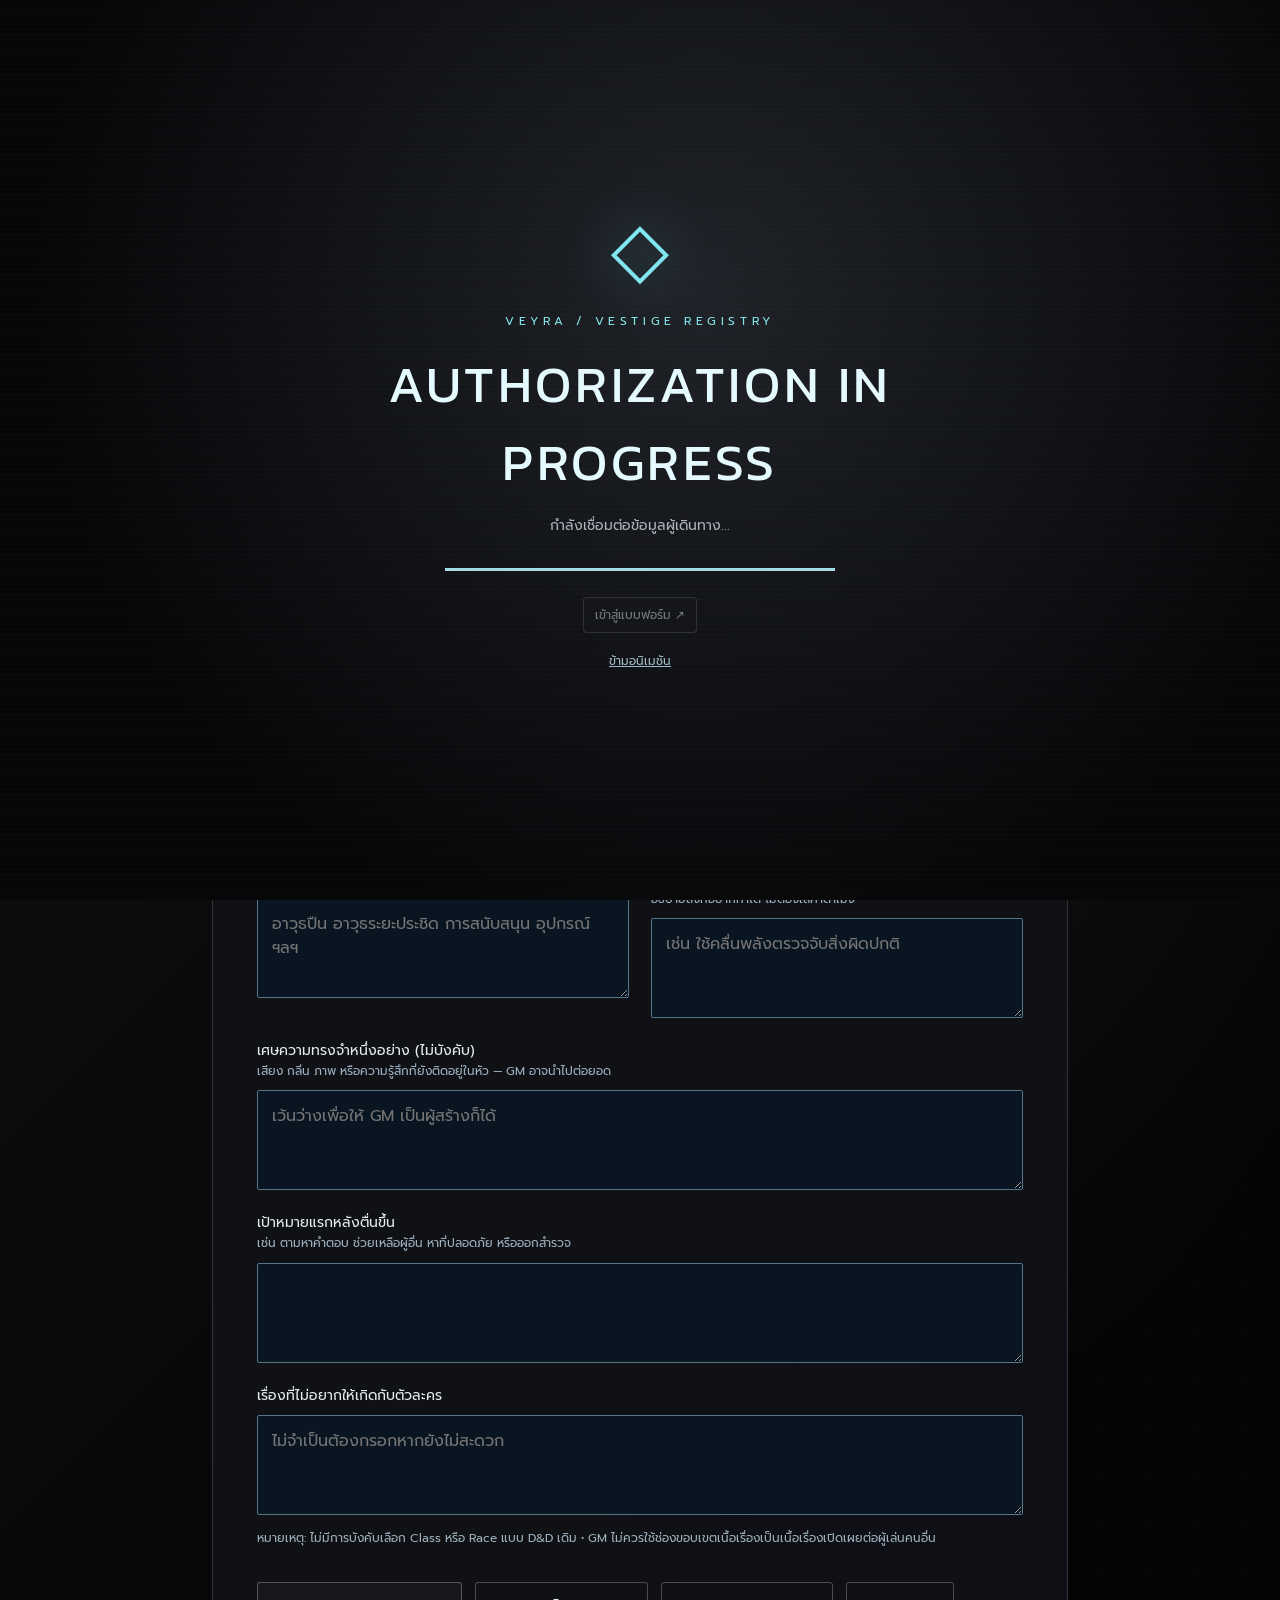
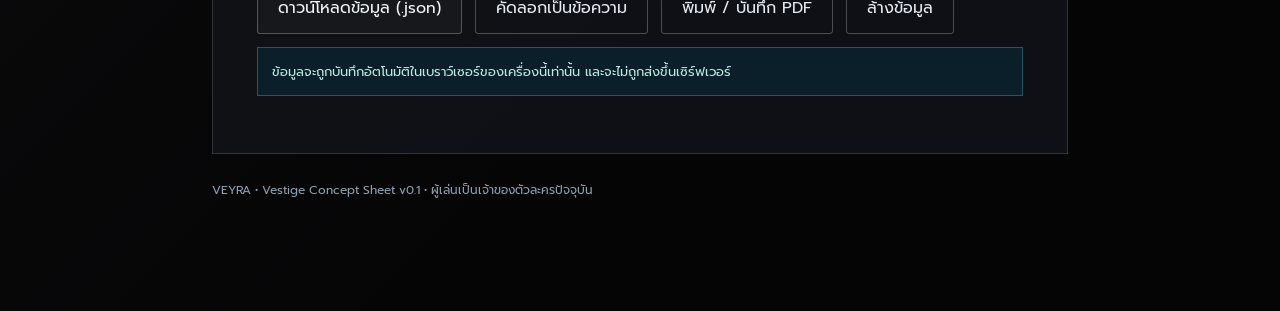
==== character-form.html @ be286017 "Add files via upload" ====
<!DOCTYPE html>
<html lang="th">
 <head>
  <meta charset="utf-8"/>
  <meta content="width=device-width, initial-scale=1" name="viewport"/>
  <meta content="#090e18" name="theme-color"/>
  <title>
   Vestige — Character Concept | VEYRA
  </title>
  <link href="assets/style.css" rel="stylesheet"/>
 </head>
 <body class="form-page">
  <!-- Authorization gateway: decorative loading sequence before the sheet -->
  <div class="auth-gate" id="authGate" role="dialog" aria-label="กำลังตรวจสอบสิทธิ์" aria-modal="true">
   <div class="auth-panel">
    <div class="auth-icon" aria-hidden="true">◇</div>
    <div class="auth-kicker">VEYRA / VESTIGE REGISTRY</div>
    <h1 class="auth-headline" id="authHeadline">AUTHORIZATION IN PROGRESS</h1>
    <p class="auth-message" id="authMessage">กำลังเชื่อมต่อข้อมูลผู้เดินทาง...</p>
    <div class="auth-progress" aria-hidden="true"><span></span></div>
    <button type="button" class="audio-button auth-continue" id="authContinue">เข้าสู่แบบฟอร์ม ↗</button>
    <button type="button" class="auth-skip" id="authSkip">ข้ามอนิเมชัน</button>
   </div>
  </div>
  <div class="form-ambient" aria-hidden="true"><div class="form-aurora"></div><div class="form-gridlines"></div></div>
  <div class="app">
   <header class="top">
    <div>
     <div class="brand">
      V E Y R A
     </div>
     <div class="small">
      Vestige / Concept Sheet
     </div>
    </div>
    <nav class="topnav">
     <div class="audio-controls" aria-label="เพลงประกอบหน้าแบบฟอร์ม">
      <button type="button" class="audio-button" id="audioToggle" aria-pressed="false">♫ เปิดเพลง</button>
      <label class="volume-label" for="audioVolume">เสียง</label>
      <input id="audioVolume" type="range" min="0" max="100" value="40" aria-label="ระดับเสียงเพลง" />
     </div>
     <a href="index.html">
      ← กลับไปบทนำ
     </a>
    </nav>
   </header>
   <main class="formwrap">
    <div class="eyebrow">
     BEFORE THE AWAKENING
    </div>
    <h1 class="formtitle">
     VESTIGE // แนวคิดตัวละคร
    </h1>
    <p class="formlead">
     แบบฟอร์มนี้ไม่ใช่ Character Sheet ฉบับระบบต่อสู้ ใช้สำหรับให้ผู้เล่นกำหนดตัวตน
     <strong>
      ในปัจจุบัน
     </strong>
     ก่อนเริ่มแคมเปญ ผู้เล่นเลือกแนวทางสกิลและพลังได้เอง 
    </p>
    <div class="tag">
     FREEFORM CHARACTER
    </div>
    <div class="tag">
     NO CLASS RESTRICTION
    </div>
    <div class="tag">
     PAST UNKNOWN
    </div>
    <form class="panel" id="sheet">
     <div class="formgrid">
      <div class="field">
       <label for="player">
        ชื่อผู้เล่น
       </label>
       <input id="player" name="player" placeholder="ชื่อที่ใช้ติดต่อ GM"/>
      </div>
      <div class="field">
       <label for="name">
        ชื่อที่ใช้เรียกตัวละครตอนนี้
        <small>
         จะตั้งชื่อใหม่หรือใช้รหัสเรียกแทนก็ได้
        </small>
       </label>
       <input id="name" name="name" placeholder="เช่น Ash, V-07, ไม่มีชื่อ"/>
      </div>
      <div class="field">
       <label for="pronoun">
        สรรพนาม / วิธีเรียก
       </label>
       <input id="pronoun" name="pronoun" placeholder="ตามที่ต้องการ"/>
      </div>
      <div class="field">
       <label for="look">
        รูปลักษณ์โดยย่อ
       </label>
       <input id="look" name="look" placeholder="ภาพรวม รูปแบบการแต่งกาย จุดสังเกต"/>
      </div>
      <div class="field full">
       <label for="personality">
        นิสัยและท่าทีต่อโลกใบนี้
        <small>
         คุณเป็นคนแบบไหนเมื่อต้องเผชิญสถานที่ที่ไม่รู้จัก?
        </small>
       </label>
       <textarea id="personality" name="personality"></textarea>
      </div>
      <div class="field">
       <label for="combat">
        อาวุธ / รูปแบบการต่อสู้ที่อยากเล่น
       </label>
       <textarea id="combat" name="combat" placeholder="อาวุธปืน อาวุธระยะประชิด การสนับสนุน อุปกรณ์ ฯลฯ"></textarea>
      </div>
      <div class="field">
       <label for="abilities">
        แนวคิดสกิลหรือพลังเริ่มต้น
        <small>
         อธิบายสิ่งที่อยากทำได้ ไม่ต้องใส่ค่าดาเมจ
        </small>
       </label>
       <textarea id="abilities" name="abilities" placeholder="เช่น ใช้คลื่นพลังตรวจจับสิ่งผิดปกติ"></textarea>
      </div>
      <div class="field full">
       <label for="fragment">
        เศษความทรงจำหนึ่งอย่าง (ไม่บังคับ)
        <small>
         เสียง กลิ่น ภาพ หรือความรู้สึกที่ยังติดอยู่ในหัว — GM อาจนำไปต่อยอด
        </small>
       </label>
       <textarea id="fragment" name="fragment" placeholder="เว้นว่างเพื่อให้ GM เป็นผู้สร้างก็ได้"></textarea>
      </div>
      <div class="field full">
       <label for="goal">
        เป้าหมายแรกหลังตื่นขึ้น
        <small>
         เช่น ตามหาคำตอบ ช่วยเหลือผู้อื่น หาที่ปลอดภัย หรือออกสำรวจ
        </small>
       </label>
       <textarea id="goal" name="goal"></textarea>
      </div>
      <div class="field full">
       <label for="boundaries">
        เรื่องที่ไม่อยากให้เกิดกับตัวละคร 
        <small>
         
        </small>
       </label>
       <textarea id="boundaries" name="boundaries" placeholder="ไม่จำเป็นต้องกรอกหากยังไม่สะดวก"></textarea>
      </div>
     </div>
     <p class="hint">
      หมายเหตุ: ไม่มีการบังคับเลือก Class หรือ Race แบบ D&amp;D เดิม • GM ไม่ควรใช้ช่องขอบเขตเนื้อเรื่องเป็นเนื้อเรื่องเปิดเผยต่อผู้เล่นคนอื่น
     </p>
     <div class="actions">
      <button class="btn" id="save" type="button">
       ดาวน์โหลดข้อมูล (.json)
      </button>
      <button class="btn secondary" id="copy" type="button">
       คัดลอกเป็นข้อความ
      </button>
      <button class="btn secondary" id="print" type="button">
       พิมพ์ / บันทึก PDF
      </button>
      <button class="btn secondary" type="reset">
       ล้างข้อมูล
      </button>
     </div>
     <p class="notice" id="status" role="status">
      ข้อมูลจะถูกบันทึกอัตโนมัติในเบราว์เซอร์ของเครื่องนี้เท่านั้น และจะไม่ถูกส่งขึ้นเซิร์ฟเวอร์
     </p>
    </form>
    <p class="footer">
     VEYRA • Vestige Concept Sheet v0.1 • ผู้เล่นเป็นเจ้าของตัวละครปัจจุบัน 
    </p>
   </main>
  </div>
  <!-- เพลงเฉพาะ Character Form เปลี่ยนได้ที่ assets/audio/form.mp3 -->
  <audio id="backgroundAudio" autoplay loop preload="auto" src="assets/audio/form.mp3"></audio>
  <script src="assets/audio.js"></script>
  <script src="assets/authorization.js"></script>
  <script src="assets/form.js">
  </script>
 </body>
</html>
---- assets/style.css ----
@import url('https://fonts.googleapis.com/css2?family=Kanit:wght@300;400;500;600&family=Prompt:wght@300;400;500;600&display=swap');
:root{
  --ink:#eef3f8;
  --muted:#a4b5c7;
  --line:#58718955;
  --cyan:#7ee7e8;
  --gold:#f5c99a;
  --bg:#090e18
}
*{
  box-sizing:border-box
}
html{
  scroll-behavior:smooth
}
body{
  margin:0;
  color:var(--ink);
  background:var(--bg);
  font-family:Prompt,'Noto Sans Thai',system-ui,sans-serif
}
button,input,textarea,select{
  font:inherit
}
button,a{
  transition:.2s ease
}
a{
  color:var(--cyan);
  text-decoration:none
}
button{
  cursor:pointer
}
.app{
  position:relative;
  min-height:100dvh;
  overflow:hidden;
  background:radial-gradient(ellipse at 60% 8%,#23425e55,transparent 45%),linear-gradient(155deg,#0c1522,#050911 85%)
}
.app:before{
  content:"";
  pointer-events:none;
  position:absolute;
  inset:0;
  opacity:.2;
  background:repeating-linear-gradient(0deg,transparent 0 47px,#b1edff13 48px),repeating-linear-gradient(90deg,transparent 0 47px,#b1edff09 48px)
}
.top{
  position:relative;
  z-index:2;
  display:flex;
  align-items:center;
  justify-content:space-between;
  padding:22px clamp(22px,6vw,100px);
  border-bottom:1px solid var(--line)
}
.brand{
  letter-spacing:.32em;
  font-weight:600;
  font-size:15px
}
.small{
  font-size:11px;
  letter-spacing:.22em;
  color:var(--muted);
  text-transform:uppercase
}
.topnav{
  display:flex;
  align-items:center;
  gap:22px
}
.topnav a{
  font-size:13px;
  color:#d5e4ee
}
.topnav a:hover{
  color:var(--cyan)
}
.stage{
  min-height:calc(100dvh - 76px);
  position:relative;
  display:flex;
  align-items:center;
  padding:55px clamp(22px,8vw,140px) 100px
}
.content{
  position:relative;
  z-index:1;
  max-width:790px;
  animation:appear .6s ease both
}
.eyebrow{
  letter-spacing:.26em;
  text-transform:uppercase;
  color:var(--cyan);
  font-size:12px
}
.hero{
  font-family:Kanit,Prompt,sans-serif;
  font-size:clamp(52px,9.5vw,140px);
  font-weight:300;
  line-height:.92;
  letter-spacing:.07em;
  margin:25px 0
}
.heading{
  font-family:Kanit,Prompt,sans-serif;
  font-size:clamp(34px,5vw,68px);
  font-weight:400;
  line-height:1.16;
  margin:15px 0 25px
}
.subhead{
  font-size:clamp(19px,2.6vw,30px);
  font-weight:300;
  color:#d2dfe9;
  line-height:1.6
}
.prose{
  color:#b7c7d8;
  line-height:2.05;
  font-size:clamp(15px,1.5vw,18px);
  max-width:680px
}
.prose strong{
  color:#fff;
  font-weight:500
}
.actions{
  display:flex;
  gap:13px;
  flex-wrap:wrap;
  margin-top:32px
}
.btn{
  border:1px solid #83d5d76e;
  padding:13px 20px;
  background:#73dce91a;
  color:#e4ffff;
  border-radius:3px;
  min-height:50px;
  text-align:left
}
.btn:hover,.btn:focus-visible{
  background:#7ee7e833;
  transform:translateY(-2px);
  outline:1px solid var(--cyan)
}
.btn.secondary{
  background:#fff0;
  border-color:#ffffff40;
  color:#e5eaf2
}
.btn.gold{
  border-color:#f5c99a88;
  background:#f5c99a1a;
  color:#ffe1bf
}
.choices{
  display:grid;
  grid-template-columns:repeat(3,minmax(0,1fr));
  gap:14px;
  margin:34px 0
}
.choice{
  padding:23px 20px;
  border:1px solid #d5efff33;
  background:linear-gradient(145deg,#20364d9c,#101b2a88);
  min-height:205px;
  display:flex;
  flex-direction:column;
  align-items:flex-start;
  color:var(--ink);
  text-align:left
}
.choice:hover,.choice:focus-visible{
  border-color:var(--cyan);
  background:#253e55;
  transform:translateY(-4px)
}
.choice .num{
  font-size:12px;
  color:var(--cyan);
  letter-spacing:.2em
}
.choice b{
  font-size:21px;
  font-weight:500;
  margin:20px 0 9px
}
.choice span:last-child{
  font-size:13px;
  line-height:1.8;
  color:#b6c9db
}
.visual{
  position:absolute;
  inset:0;
  pointer-events:none;
  overflow:hidden
}
.orb{
  position:absolute;
  right:-8%;
  top:8%;
  width:min(63vw,820px);
  height:min(63vw,820px);
  border-radius:50%;
  border:1px solid #a5ebf537;
  box-shadow:0 0 0 38px #8ddce805,0 0 0 95px #8ddce807,inset 0 0 90px #74cddd12;
  background:radial-gradient(circle at 45% 52%,#63c9de2a,transparent 42%);
  animation:drift 9s ease-in-out infinite
}
.orb:before,.orb:after{
  content:"";
  position:absolute;
  inset:10%;
  border:1px dashed #d8f6ff2b;
  border-radius:50%;
  transform:rotate(-30deg)
}
.orb:after{
  inset:30%;
  border-style:solid;
  box-shadow:0 0 35px #70e4f331
}
.ruins{
  position:absolute;
  right:-2%;
  bottom:-3%;
  width:min(68vw,900px);
  height:62%;
  background:linear-gradient(0deg,#060a12 9%,transparent 90%);
  clip-path:polygon(0 95%,4% 67%,10% 70%,13% 31%,18% 33%,20% 75%,27% 73%,30% 48%,34% 49%,35% 17%,40% 18%,42% 65%,48% 62%,49% 35%,55% 39%,57% 80%,63% 77%,66% 44%,72% 46%,75% 68%,80% 66%,84% 18%,89% 16%,91% 70%,96% 60%,100% 80%,100% 100%)
}
.fog{
  position:absolute;
  bottom:0;
  right:0;
  width:100%;
  height:30%;
  background:linear-gradient(0deg,#060910d9,transparent)
}
.progress{
  position:absolute;
  z-index:2;
  bottom:28px;
  left:clamp(22px,8vw,140px);
  color:#a8b9ca;
  font-size:12px;
  letter-spacing:.15em
}
.indicator{
  display:inline-block;
  width:70px;
  height:1px;
  background:#8bd6db;
  vertical-align:middle;
  margin-right:12px
}
.flash{
  color:var(--gold)
}
.end .visual{
  filter:grayscale(.7)
}
.end .orb{
  opacity:.3
}
.end .heading{
  color:#f0d7c6
}
.disclaimer{
  border-left:2px solid #91e2de66;
  padding-left:17px;
  color:#aabfcd;
  font-size:13px;
  line-height:1.8;
  margin-top:25px
}
.footer{
  font-size:12px;
  color:#8ca0af;
  margin-top:25px
}
.formwrap{
  width:min(900px,100%);
  margin:0 auto;
  padding:60px 22px 100px
}
.formtitle{
  font-family:Kanit,sans-serif;
  font-size:clamp(35px,6vw,65px);
  font-weight:400;
  margin:5px 0
}
.formlead{
  line-height:1.9;
  color:var(--muted);
  max-width:750px
}
.panel{
  border:1px solid #5f8f9d55;
  background:#17273785;
  padding:clamp(22px,4vw,44px);
  margin:27px 0
}
.formgrid{
  display:grid;
  grid-template-columns:repeat(2,minmax(0,1fr));
  gap:22px
}
.field{
  display:flex;
  flex-direction:column;
  gap:9px
}
.field.full{
  grid-column:1/-1
}
label{
  font-size:14px;
  color:#e2edf2
}
label small{
  display:block;
  color:#9db1c2;
  line-height:1.7;
  font-size:12px
}
.field input,.field textarea,.field select{
  width:100%;
  padding:13px 14px;
  color:#f5fbff;
  background:#091521;
  border:1px solid #54768a;
  border-radius:2px;
  outline:none
}
.field input:focus,.field textarea:focus,.field select:focus{
  border-color:var(--cyan)
}
textarea{
  resize:vertical;
  min-height:100px
}
.hint{
  font-size:12px;
  color:#9db0be;
  line-height:1.9
}
.notice{
  padding:12px 14px;
  background:#0a1f2a;
  border:1px solid #468c9280;
  color:#bbebdf;
  font-size:13px;
  line-height:1.8
}
.tag{
  display:inline-block;
  border:1px solid #7ee7e844;
  font-size:11px;
  padding:4px 8px;
  letter-spacing:.08em;
  color:var(--cyan);
  margin:0 8px 10px 0
}
@keyframes appear{
  from{
    opacity:0;
    transform:translateY(16px)
  }
  to{
    opacity:1;
    transform:translateY(0)
  }
}
@keyframes drift{
  50%{
    transform:translateY(-24px) rotate(8deg)
  }
}
@media(max-width:700px){
  .top{
    padding:20px
  }
  .topnav{
    gap:12px
  }
  .topnav a{
    font-size:11px
  }
  .stage{
    padding:52px 23px 95px;
    align-items:flex-start
  }
  .content{
    width:100%
  }
  .orb{
    width:90vw;
    height:90vw;
    right:-40vw;
    top:15%
  }
  .ruins{
    width:100%;
    height:45%
  }
  .choices{
    grid-template-columns:1fr
  }
  .choice{
    min-height:110px;
    padding:15px 18px
  }
  .choice b{
    margin:8px 0 3px
  }
  .formgrid{
    grid-template-columns:1fr
  }
  .field.full{
    grid-column:auto
  }
  .hero{
    font-size:clamp(55px,17vw,100px)
  }
}
@media(prefers-reduced-motion:reduce){
  *,*:before,*:after{
    animation:none!important;
    transition:none!important
  }
}

/* ================================================
   CINEMATIC BACKGROUNDS — แก้ฉากได้ที่ assets/backgrounds/
   เพิ่มฉากใหม่โดยสร้าง SVG/PNG/JPG แล้วแก้ URL ด้านล่าง
   ================================================ */
.app { isolation: isolate; }
.scene-background {
  position: absolute;
  inset: 0;
  z-index: 0;
  background-image: linear-gradient(90deg, rgba(4,10,19,.94) 0%, rgba(5,12,21,.83) 42%, rgba(5,12,21,.20) 100%), url('backgrounds/intro.svg');
  background-size: cover;
  background-position: center;
  pointer-events: none;
  transition: opacity .6s ease;
}
.app[data-scene="world"] .scene-background { background-image: linear-gradient(90deg, #070e1cf5 0%, #070e1cba 47%, #070e1c32 100%), url('backgrounds/world.svg'); }
.app[data-scene="paths"] .scene-background { background-image: linear-gradient(90deg, #07101beb 0%, #07101bb7 55%, #07101b50 100%), url('backgrounds/paths.svg'); }
.app[data-scene="city"] .scene-background { background-image: linear-gradient(90deg, #061422f5 0%, #061422aa 48%, #06142220 100%), url('backgrounds/city.svg'); }
.app[data-scene="trace"] .scene-background { background-image: linear-gradient(90deg, #06111def 0%, #06111db3 46%, #06111d25 100%), url('backgrounds/trace.svg'); }
.app[data-scene="signal"] .scene-background { background-image: linear-gradient(90deg, #080d1bf2 0%, #080d1bb9 45%, #080d1b22 100%), url('backgrounds/signal.svg'); }
.app[data-scene="convergence"] .scene-background { background-image: linear-gradient(90deg, #0c0f1af5 0%, #0c0f1ab9 48%, #0c0f1a30 100%), url('backgrounds/convergence.svg'); }
.app[data-scene="ending"] .scene-background { background-image: linear-gradient(90deg, #100e19ef 0%, #100e19b7 48%, #100e193b 100%), url('backgrounds/ending.svg'); }
.scene-background::after { content:''; position:absolute; inset:0; background:linear-gradient(0deg,rgba(3,7,14,.8),transparent 35%); }
.visual { opacity: .52; }
.top { z-index: 5; background:rgba(3,9,18,.53); backdrop-filter: blur(12px); gap:18px; }
.topnav { flex-wrap:wrap; justify-content:flex-end; }
.audio-controls { display:flex; align-items:center; gap:9px; flex-wrap:wrap; }
.audio-button, .audio-file-button { font-size:12px; color:#dcf5f8; background:#102737c9; border:1px solid #7ee7e877; padding:8px 11px; cursor:pointer; border-radius:4px; white-space:nowrap; }
.audio-button:hover, .audio-file-button:hover { border-color:#7ee7e8; background:#1a4250; }
.volume-label { font-size:11px; color:var(--muted); }
#audioVolume { width:75px; accent-color:#7ee7e8; cursor:pointer; }
.prose { text-shadow: 0 2px 14px #020811; }
.choice { backdrop-filter:blur(14px); }
@media (max-width:760px) {
 .top { align-items:flex-start; flex-direction:column; }
 .topnav { justify-content:flex-start; gap:12px; }
 .stage { min-height:calc(100dvh - 140px); }
 .scene-background { background-position: 65% center; }
 .audio-controls { width:100%; }
}

/* Prelude v0.4 — หลายทางเลือก */
.content{max-width:930px;width:100%;}
.choices{grid-template-columns:repeat(auto-fit,minmax(210px,1fr));}
.choice{min-height:160px;padding:20px;background:linear-gradient(145deg,#1b3648dc,#0b1929d9);}
.choice b{font-size:18px;margin:14px 0 7px;}
.exploration-trail{position:absolute;z-index:2;bottom:55px;left:clamp(22px,8vw,140px);font-size:11px;color:#bbcad6;letter-spacing:.03em;max-width:80%;}
@media(max-width:700px){.choices{grid-template-columns:1fr}.choice{min-height:104px}.exploration-trail{bottom:64px;font-size:10px}.stage{padding-bottom:130px}}


/* ================================================================
   VEYRA v0.6 — ANIMATED ENVIRONMENTS
   ฉากหลัก: app[data-scene] อัปเดตจาก story.js
   ปรับความเร็วได้ที่ animation-duration; เปลี่ยนรูปที่กฎ scene-background ด้านบน
   ================================================================ */
.scene-background {
  transform: scale(1.08);
  animation: world-breathe 22s ease-in-out infinite alternate;
  will-change: transform;
}
.scene-atmosphere {
  position:absolute;inset:0;overflow:hidden;pointer-events:none;z-index:0;
}
.scene-atmosphere > div {position:absolute;inset:0;pointer-events:none;}
.cinematic-haze {
  background: radial-gradient(ellipse at 70% 68%,rgba(130,210,233,.14),transparent 55%),
    linear-gradient(120deg,transparent 20%,rgba(147,216,255,.06) 53%,transparent 80%);
  filter: blur(27px);
  animation: haze-float 16s ease-in-out infinite alternate;
}
.floating-motes {
  background-image:
    radial-gradient(circle,#c9f5ffb8 1px,transparent 2px),
    radial-gradient(circle,#81e3e9a0 1px,transparent 2px),
    radial-gradient(circle,#fff5e49a 1px,transparent 2px);
  background-size: 127px 149px,189px 197px,231px 163px;
  background-position:10% 20%,47% 10%,71% 30%;
  opacity:.33;
  animation:motes-rise 28s linear infinite;
}
.light-sweep {
  inset:-50% !important;
  background:conic-gradient(from 210deg at 65% 55%,transparent 0deg,rgba(98,213,237,.13) 18deg,transparent 55deg,transparent 360deg);
  animation:light-rotate 42s linear infinite;
  opacity:.6;
}
.scene-scanlines {
  opacity:.12;
  background:repeating-linear-gradient(to bottom,transparent 0px,transparent 4px,#d5fbff25 5px,transparent 6px);
}
.app[data-scene="city"] .cinematic-haze {
  background:radial-gradient(ellipse at 72% 59%,#e9b56a30,transparent 53%),linear-gradient(80deg,transparent,#7deefa0c,transparent);
  animation-duration:9s;
}
.app[data-scene="city"] .floating-motes {opacity:.48;animation-duration:20s;}
.app[data-scene="trace"] .scene-background {animation:trace-shift 17s ease-in-out infinite alternate;}
.app[data-scene="trace"] .cinematic-haze {
  background:radial-gradient(ellipse at 65% 51%,#64e8e83b,transparent 55%);
  animation:haze-float 8s ease-in-out infinite alternate;
}
.app[data-scene="trace"] .light-sweep {animation-duration:12s;opacity:.85;}
.app[data-scene="signal"] .scene-scanlines {opacity:.32;animation:signal-flicker 3.4s steps(2,end) infinite;}
.app[data-scene="signal"] .light-sweep {animation:signal-pulse 6s ease-in-out infinite;}
.app[data-scene="ending"] .scene-background {animation:ending-collapse 18s ease-in-out infinite alternate;}
.app[data-scene="ending"] .cinematic-haze {background:radial-gradient(ellipse at 70% 70%,#e9806540,transparent 60%);}
.app[data-scene="ending"] .floating-motes {opacity:.15;animation-duration:48s;}
.app[data-scene="ending"] .scene-scanlines {opacity:.25;}
.scene-transition {
  position:absolute;inset:0;z-index:3;pointer-events:none;
  background:linear-gradient(120deg,transparent 5%,#b6fdff1c 46%,#d9ffff36 52%,transparent 87%);
  opacity:0;
}
.scene-transition.active {animation:transition-wipe .75s ease-out both;}
.content.content-enter {animation:scene-text-enter .65s cubic-bezier(.16,.8,.3,1) both;}
@keyframes world-breathe {0%{transform:scale(1.075) translate3d(-.6%,0,0)}100%{transform:scale(1.16) translate3d(1.8%,-1%,0)}}
@keyframes trace-shift {0%{transform:scale(1.08) translate(0,0);filter:hue-rotate(0deg)}100%{transform:scale(1.15) translate(-1.6%,-1.3%);filter:hue-rotate(13deg)}}
@keyframes ending-collapse {0%{transform:scale(1.09) translateY(0);filter:brightness(.94)}100%{transform:scale(1.18) translateY(1.7%);filter:brightness(.67)}}
@keyframes haze-float {to{transform:translate3d(-7%,4%,0) scale(1.14);opacity:.6}}
@keyframes motes-rise {to{background-position:10% -420px,47% -540px,71% -350px}}
@keyframes light-rotate {to{transform:rotate(360deg)}}
@keyframes signal-flicker {0%,75%,100%{opacity:.27}78%,80%{opacity:.04}82%{opacity:.42}}
@keyframes signal-pulse {0%,100%{opacity:.15}50%{opacity:.95}}
@keyframes transition-wipe {0%{opacity:0;transform:translateX(-16%)}30%{opacity:.65}100%{opacity:0;transform:translateX(20%)}}
@keyframes scene-text-enter {from{opacity:0;transform:translateY(18px);filter:blur(3px)}to{opacity:1;transform:none;filter:blur(0)}}

/* ================================================================
   CHARACTER FORM / AUTHORIZATION GATE
   เป็นฉากเปิดทางเข้าแบบฟอร์ม ไม่ใช่ระบบตรวจสอบตัวตนจริง
   ================================================================ */
.form-page .app {background:radial-gradient(ellipse at 75% 20%,#244c6455,transparent 55%),#070e18;}
.form-ambient {position:fixed;inset:0;z-index:0;overflow:hidden;pointer-events:none;}
.form-aurora {position:absolute;inset:-30%;background:radial-gradient(ellipse at 60% 45%,#2f9fa124,transparent 50%);animation:haze-float 15s ease-in-out infinite alternate;}
.form-gridlines {position:absolute;inset:0;background:linear-gradient(0deg,#6fe7f405 1px,transparent 1px),linear-gradient(90deg,#6fe7f405 1px,transparent 1px);background-size:52px 52px;mask-image:linear-gradient(transparent,#000);}
.form-page .formwrap {position:relative;z-index:1;}
.auth-gate {position:fixed;inset:0;z-index:100;display:grid;place-items:center;padding:20px;
  background:radial-gradient(circle at 55% 37%,#16405a,#040a13 72%);color:#e5faff;
  transition:opacity .6s ease, visibility .6s ease;}
.auth-gate[hidden] {display:none;}
.auth-gate.auth-dismissed {opacity:0;visibility:hidden;pointer-events:none;}
.auth-gate::after {content:'';position:absolute;inset:0;pointer-events:none;background:repeating-linear-gradient(0deg,#8aebfc08 0px,#8aebfc08 1px,transparent 2px,transparent 5px);}
.auth-panel {width:min(640px,100%);text-align:center;position:relative;z-index:1;}
.auth-icon {font-size:76px;color:#80e7f1;line-height:1;filter:drop-shadow(0 0 28px #6addfbaa);animation:auth-pulse 2.4s ease-in-out infinite;}
.auth-kicker {font-size:12px;letter-spacing:.38em;color:#83e5e8;margin:24px 0 15px;}
.auth-headline {font-size:clamp(27px,5vw,52px);font-family:Kanit,Prompt,sans-serif;letter-spacing:.07em;font-weight:400;margin:0 0 12px;}
.auth-message {font-size:14px;color:#a7c8d4;min-height:27px;}
.auth-progress {width:min(390px,80%);height:3px;background:#54838d52;margin:26px auto;overflow:hidden;}
.auth-progress span {display:block;height:100%;width:0;background:#8cecf1;box-shadow:0 0 18px #8cecf1;animation:auth-loading 2.3s linear forwards;}
.auth-continue {margin:10px auto 0;display:block;opacity:.45;transition:opacity .3s;}
.auth-complete .auth-continue {opacity:1;box-shadow:0 0 28px #6ee4f522;}
.auth-complete .auth-icon {color:#a6ffd3;}
.auth-skip {border:0;background:transparent;color:#9fbac7;text-decoration:underline;cursor:pointer;display:block;margin:18px auto;font-size:12px;}
@keyframes auth-pulse {50%{opacity:.48;transform:scale(.93)}}
@keyframes auth-loading {to{width:100%}}
@media (prefers-reduced-motion:reduce) {
  .scene-background,.scene-atmosphere *, .scene-transition,.content.content-enter,
  .auth-icon,.auth-progress span,.form-aurora {animation:none!important;transform:none!important;filter:none!important;}
  .auth-progress span {width:100%;}
}


/* ================================================================
   VEYRA v0.7 — OBSIDIAN BLACK THEME
   โทนสีดำ / เทาถ่าน แสงฟ้าเฉพาะส่วนที่เน้น
   แก้สีหลักได้จากตัวแปรด้านล่าง
   ================================================================ */
:root {
  --ink: #f3f4f6;
  --muted: #a2a8b2;
  --line: #b6c0cd27;
  --cyan: #9fe1e6;
  --gold: #d3b89e;
  --bg: #050506;
}
html, body { background: #050506; }
.app, .form-page .app {
  background: radial-gradient(ellipse at 67% 22%, #22252b65, transparent 48%),
              linear-gradient(135deg, #111113, #050506 72%);
}
.app::before {
  opacity: .12;
  background: repeating-linear-gradient(0deg, transparent 0 47px, #d5e1ef10 48px),
              repeating-linear-gradient(90deg, transparent 0 47px, #d5e1ef0a 48px);
}
/* ทุกฉากยังมีภาพ แต่หรี่แสงและลดความสดให้ได้บรรยากาศเข้ม */
.scene-background { filter: grayscale(.55) brightness(.66) contrast(1.17); }
.app[data-scene="world"] .scene-background { background-image: linear-gradient(90deg,#050506fa 0%,#050506d4 45%,#05050670 100%),url('backgrounds/world.svg'); }
.app[data-scene="paths"] .scene-background { background-image: linear-gradient(90deg,#050506f8 0%,#050506ce 50%,#0505066b 100%),url('backgrounds/paths.svg'); }
.app[data-scene="city"] .scene-background { background-image: linear-gradient(90deg,#050506f8 0%,#050506c6 45%,#05050660 100%),url('backgrounds/city.svg'); }
.app[data-scene="trace"] .scene-background { background-image: linear-gradient(90deg,#050506f8 0%,#050506cf 45%,#0505066b 100%),url('backgrounds/trace.svg'); }
.app[data-scene="signal"] .scene-background { background-image: linear-gradient(90deg,#050506f8 0%,#050506c9 45%,#05050665 100%),url('backgrounds/signal.svg'); }
.app[data-scene="convergence"] .scene-background { background-image: linear-gradient(90deg,#050506fa 0%,#050506d6 47%,#05050677 100%),url('backgrounds/convergence.svg'); }
.app[data-scene="ending"] .scene-background { background-image: linear-gradient(90deg,#030304fc 0%,#030304df 50%,#03030491 100%),url('backgrounds/ending.svg'); }
.scene-background::after { background:linear-gradient(0deg,#030304ed 2%,transparent 76%); }
.app[data-scene="trace"] .scene-background { animation:trace-shift 17s ease-in-out infinite alternate; }
.app[data-scene="ending"] .scene-background { animation:ending-collapse 18s ease-in-out infinite alternate; }
.top { background:rgba(5,5,7,.88); border-color:#ffffff1b; }
.topnav a { color:#c4c8cf; }
.choice, .choices .choice {
  background:linear-gradient(145deg,#1e2024ed,#0b0c0ff0);
  border-color:#ffffff2a;
  box-shadow:0 15px 45px #00000055;
}
.choice:hover, .choice:focus-visible { background:#272b31; border-color:#9fe1e6a0; }
.btn, .audio-button, .audio-file-button { background:#17191df0; border-color:#ffffff44; color:#eff4f7; }
.btn:hover, .audio-button:hover, .audio-file-button:hover { background:#30343a; border-color:#9fe1e6; }
input, textarea, select { background:#0d0e11; border-color:#ffffff36; color:#f1f2f4; }
input:focus, textarea:focus, select:focus { border-color:#9fe1e6; }
.formwrap .panel, .formwrap .card, .formwrap fieldset { background:#111216e8; border-color:#ffffff25; }
.cinematic-haze { background:radial-gradient(ellipse at 70% 68%,#a5a7b00d,transparent 55%); }
.floating-motes { opacity:.15; }
.light-sweep { opacity:.24; }
.app[data-scene="city"] .cinematic-haze { background:radial-gradient(ellipse at 72% 59%,#d8c8a217,transparent 54%); }
.app[data-scene="trace"] .cinematic-haze { background:radial-gradient(ellipse at 65% 51%,#8fbcc41c,transparent 55%); }
.app[data-scene="ending"] .cinematic-haze { background:radial-gradient(ellipse at 70% 70%,#ad5e5120,transparent 60%); }
.form-aurora { background:radial-gradient(ellipse at 60% 45%,#a0c8cd10,transparent 50%); }
.form-gridlines { opacity:.4; }
.auth-gate { background:radial-gradient(circle at 55% 32%,#202228,#060607 72%); }
.auth-gate::after { opacity:.4; }
.auth-message { color:#abb3bd; }
.auth-progress { background:#ffffff25; }
.auth-progress span { background:#a3dce1; box-shadow:0 0 14px #a3dce166; }
/* โหมดลดการเคลื่อนไหวสำหรับผู้ใช้งานที่ต้องการ */
@media (prefers-reduced-motion:reduce) {
  .scene-background { animation:none!important; transform:none!important; }
}


/* ===============================================================
   v0.8 — SOUND ENTRY GATE | หน้าแนะนำเปิดเสียงก่อนเข้า Prelude
   =============================================================== */
.sound-gate {
  position:fixed;
  inset:0;
  z-index:9999;
  display:grid;
  place-items:center;
  overflow-y:auto;
  padding:32px 18px;
  background:radial-gradient(ellipse at 50% 42%,#20252a 0%,#090a0d 45%,#020304 95%);
  color:#f2f4f7;
  isolation:isolate;
  transition:opacity .6s ease, visibility .6s ease;
}
.sound-gate::before {
  content:"";
  position:absolute;
  inset:0;
  pointer-events:none;
  background:repeating-linear-gradient(0deg,transparent 0 51px,#ffffff06 52px),
             repeating-linear-gradient(90deg,transparent 0 51px,#ffffff05 52px);
  opacity:.65;
}
.sound-gate-glow {
  position:absolute;
  width:min(70vw,630px);
  aspect-ratio:1;
  border:1px solid #b6e6e329;
  border-radius:50%;
  box-shadow:0 0 130px #89acbb15,inset 0 0 120px #89acbb0e;
  animation:sound-gate-breathe 7s ease-in-out infinite;
  pointer-events:none;
}
.sound-gate-glow::after {
  content:"";
  position:absolute;
  inset:15%;
  border-radius:50%;
  border:1px solid #ffffff15;
}
.sound-gate-card {
  position:relative;
  z-index:1;
  width:min(100%,670px);
  text-align:center;
  padding:36px 20px;
}
.sound-gate-kicker,.sound-gate-overline,.sound-gate-footer {
  letter-spacing:.21em;
  color:#8f9da9;
  font-size:11px;
}
.sound-gate-kicker {display:flex;align-items:center;justify-content:center;gap:12px;}
.sound-gate-dot {
  width:7px;height:7px;
  border-radius:50%;
  background:#97dee1;
  box-shadow:0 0 14px #97dee1;
  animation:sound-gate-breathe 2s ease-in-out infinite;
}
.sound-gate-symbol {font-size:55px;color:#b6d4d7;margin:26px auto 12px;text-shadow:0 0 34px #9fe1e655;}
.sound-gate-overline {margin:0 0 12px;}
.sound-gate-card h1 {
  font-family:Prompt,system-ui,sans-serif;
  font-size:clamp(38px,8vw,78px);
  line-height:1.13;
  font-weight:500;
  letter-spacing:.095em;
  margin:0;
  text-shadow:0 8px 40px #0009;
}
.sound-gate-tagline {font-size:15px;color:#c7cdd2;margin:24px 0;}
.sound-gate-rule {height:1px;width:170px;margin:25px auto;background:linear-gradient(90deg,transparent,#9fe1e67d,transparent);}
.sound-gate-description {color:#c5cbd0;line-height:2;font-size:15px;margin:0 0 28px;}
.sound-gate-description strong {color:#f2f5f6;font-weight:500;}
.sound-gate-enter {
  display:flex;
  gap:20px;
  align-items:center;
  justify-content:space-between;
  width:min(100%,405px);
  padding:16px 20px;
  margin:auto;
  border:1px solid #a0cace8c;
  border-radius:5px;
  background:linear-gradient(125deg,#242e34,#111518);
  color:#f5fdff;
  box-shadow:0 10px 40px #0008,0 0 28px #9fe1e615;
  font-size:14px;
}
.sound-gate-enter:hover,.sound-gate-enter:focus-visible {background:#354048;border-color:#d2f2f3;transform:translateY(-2px);}
.sound-gate-enter:disabled {opacity:.65;cursor:wait;}
.sound-gate-status {min-height:24px;font-size:12px;line-height:1.8;color:#a3adb5;margin:13px 0 0;}
.sound-gate-skip {background:transparent;color:#b6c0c6;border:0;text-decoration:underline;font-size:12px;margin:8px auto 0;}
.sound-gate-skip[hidden]{display:none;}
.sound-gate-footer {margin-top:38px;font-size:10px;}
.sound-gate-exit {opacity:0;visibility:hidden;pointer-events:none;}
@keyframes sound-gate-breathe {50% {transform:scale(1.035);opacity:.65;}}
@media(max-width:540px){.sound-gate-card{padding:16px 5px;}.sound-gate-description{font-size:13px;}.sound-gate-card h1{letter-spacing:.05em;}}
@media(prefers-reduced-motion:reduce){.sound-gate-glow,.sound-gate-dot{animation:none!important;}.sound-gate{transition:none!important;}}
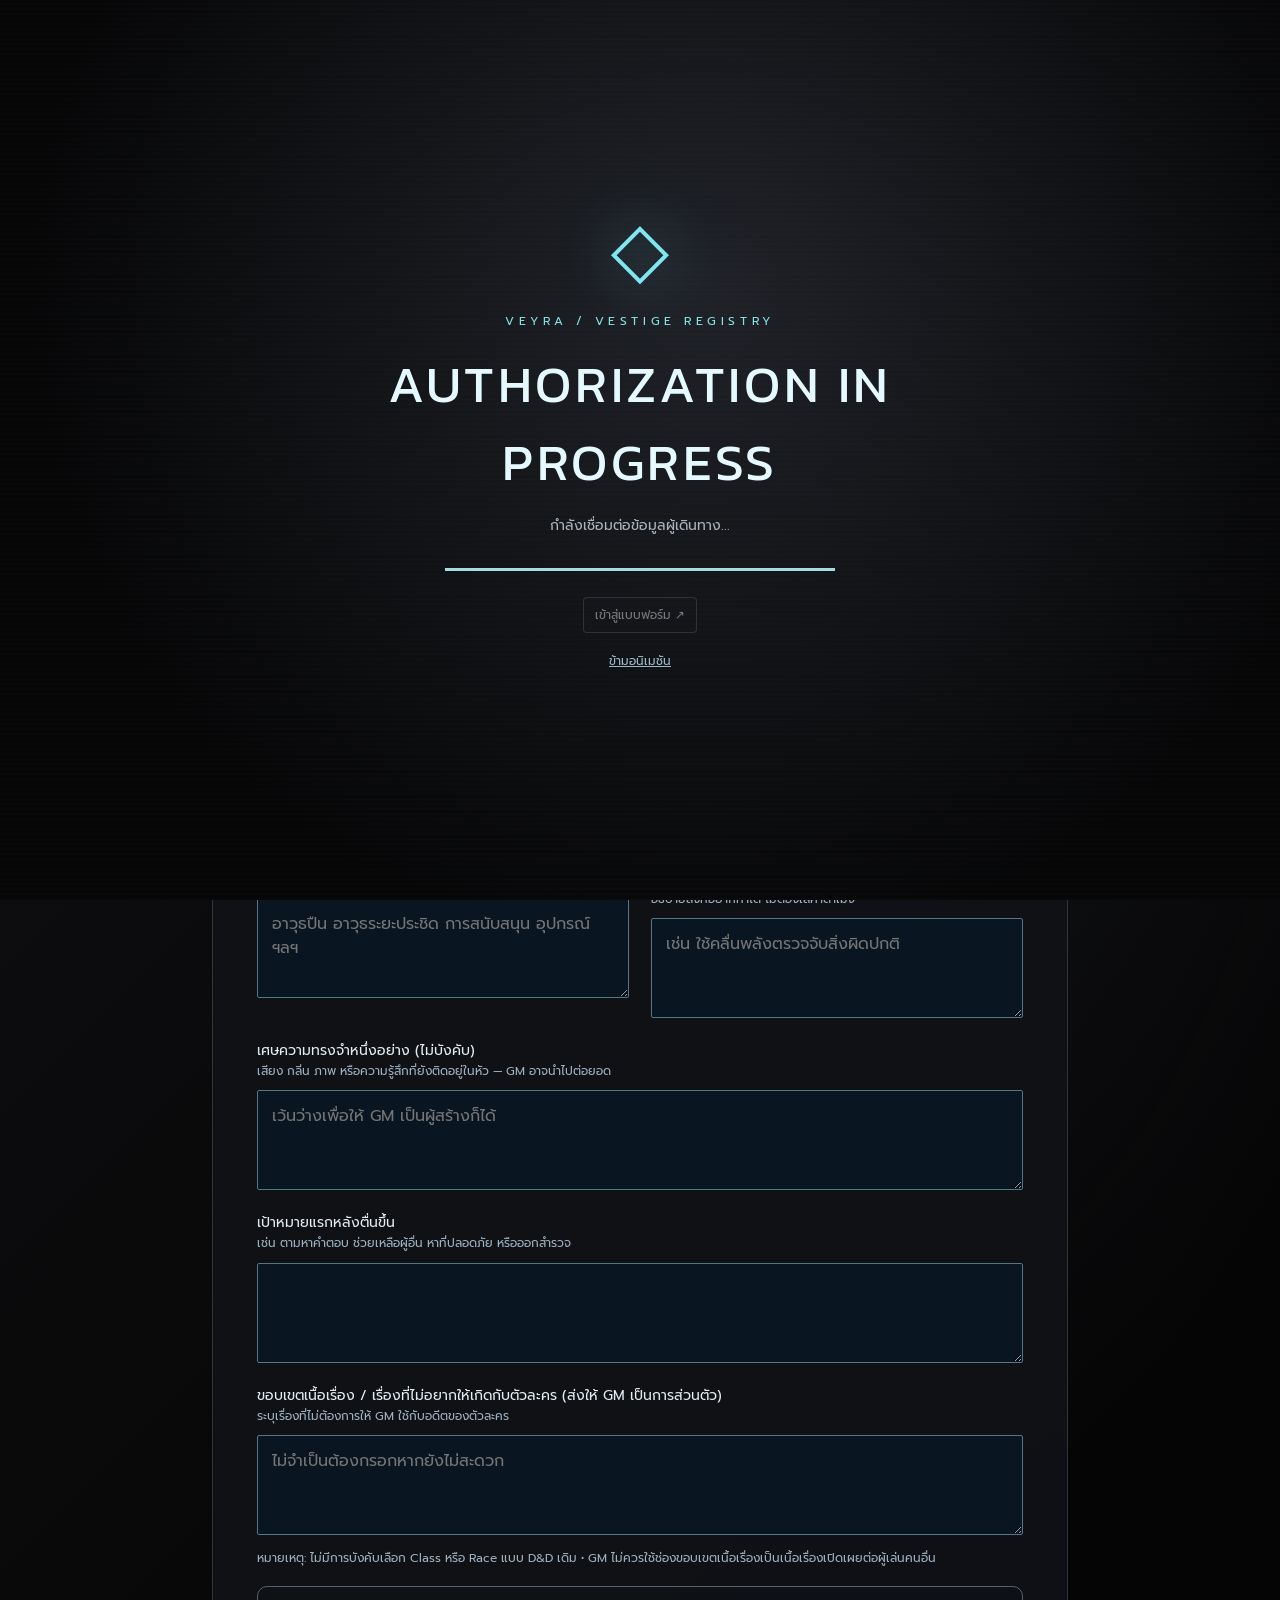
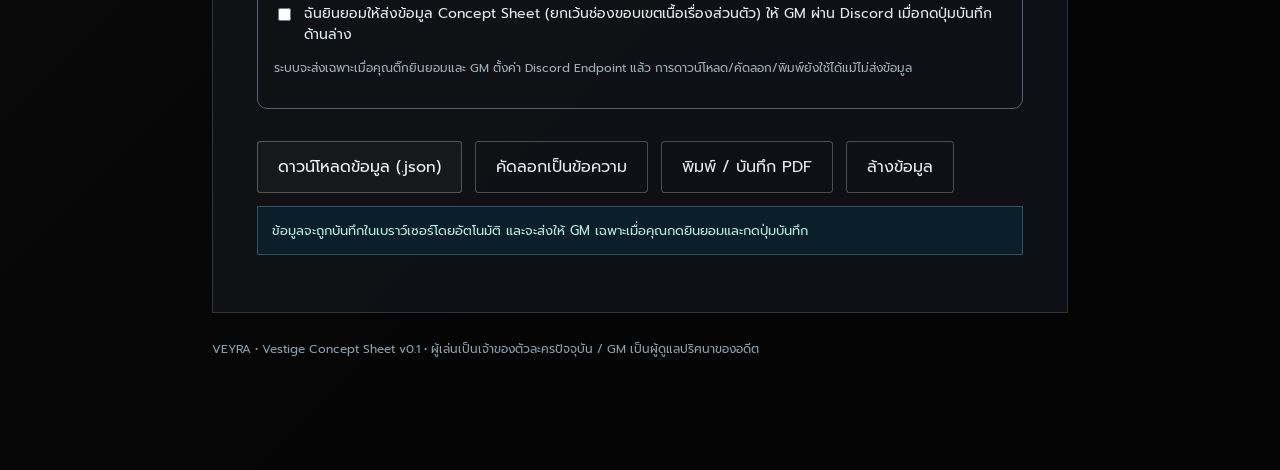
==== commit 33e9e7d7: "Add files via upload" ====
--- a/character-form.html
+++ b/character-form.html
@@ -56,7 +56,7 @@
      <strong>
       ในปัจจุบัน
      </strong>
-     ก่อนเริ่มแคมเปญ ผู้เล่นเลือกแนวทางสกิลและพลังได้เอง 
+     ก่อนเริ่มแคมเปญ ผู้เล่นเลือกแนวทางสกิลและพลังได้เอง ส่วนอดีตที่ขาดหายจะค่อย ๆ เปิดเผยผ่านการเล่น
     </p>
     <div class="tag">
      FREEFORM CHARACTER
@@ -140,9 +140,9 @@
       </div>
       <div class="field full">
        <label for="boundaries">
-        เรื่องที่ไม่อยากให้เกิดกับตัวละคร 
+        ขอบเขตเนื้อเรื่อง / เรื่องที่ไม่อยากให้เกิดกับตัวละคร (ส่งให้ GM เป็นการส่วนตัว)
         <small>
-         
+         ระบุเรื่องที่ไม่ต้องการให้ GM ใช้กับอดีตของตัวละคร
         </small>
        </label>
        <textarea id="boundaries" name="boundaries" placeholder="ไม่จำเป็นต้องกรอกหากยังไม่สะดวก"></textarea>
@@ -151,6 +151,13 @@
      <p class="hint">
       หมายเหตุ: ไม่มีการบังคับเลือก Class หรือ Race แบบ D&amp;D เดิม • GM ไม่ควรใช้ช่องขอบเขตเนื้อเรื่องเป็นเนื้อเรื่องเปิดเผยต่อผู้เล่นคนอื่น
      </p>
+     <div class="discord-consent" style="margin:1rem 0;padding:1rem;border:1px solid #56616d;border-radius:10px;">
+      <label style="display:flex;gap:.65rem;align-items:flex-start;cursor:pointer;">
+       <input id="discordConsent" type="checkbox" style="margin-top:.3rem;"/>
+       <span>ฉันยินยอมให้ส่งข้อมูล Concept Sheet (ยกเว้นช่องขอบเขตเนื้อเรื่องส่วนตัว) ให้ GM ผ่าน Discord เมื่อกดปุ่มบันทึกด้านล่าง</span>
+      </label>
+      <p class="hint">ระบบจะส่งเฉพาะเมื่อคุณติ๊กยินยอมและ GM ตั้งค่า Discord Endpoint แล้ว การดาวน์โหลด/คัดลอก/พิมพ์ยังใช้ได้แม้ไม่ส่งข้อมูล</p>
+     </div>
      <div class="actions">
       <button class="btn" id="save" type="button">
        ดาวน์โหลดข้อมูล (.json)
@@ -166,11 +173,11 @@
       </button>
      </div>
      <p class="notice" id="status" role="status">
-      ข้อมูลจะถูกบันทึกอัตโนมัติในเบราว์เซอร์ของเครื่องนี้เท่านั้น และจะไม่ถูกส่งขึ้นเซิร์ฟเวอร์
+      ข้อมูลจะถูกบันทึกในเบราว์เซอร์โดยอัตโนมัติ และจะส่งให้ GM เฉพาะเมื่อคุณกดยินยอมและกดปุ่มบันทึก
      </p>
     </form>
     <p class="footer">
-     VEYRA • Vestige Concept Sheet v0.1 • ผู้เล่นเป็นเจ้าของตัวละครปัจจุบัน 
+     VEYRA • Vestige Concept Sheet v0.1 • ผู้เล่นเป็นเจ้าของตัวละครปัจจุบัน / GM เป็นผู้ดูแลปริศนาของอดีต
     </p>
    </main>
   </div>
@@ -178,6 +185,7 @@
   <audio id="backgroundAudio" autoplay loop preload="auto" src="assets/audio/form.mp3"></audio>
   <script src="assets/audio.js"></script>
   <script src="assets/authorization.js"></script>
+  <script src="assets/discord-config.js"></script>
   <script src="assets/form.js">
   </script>
  </body>
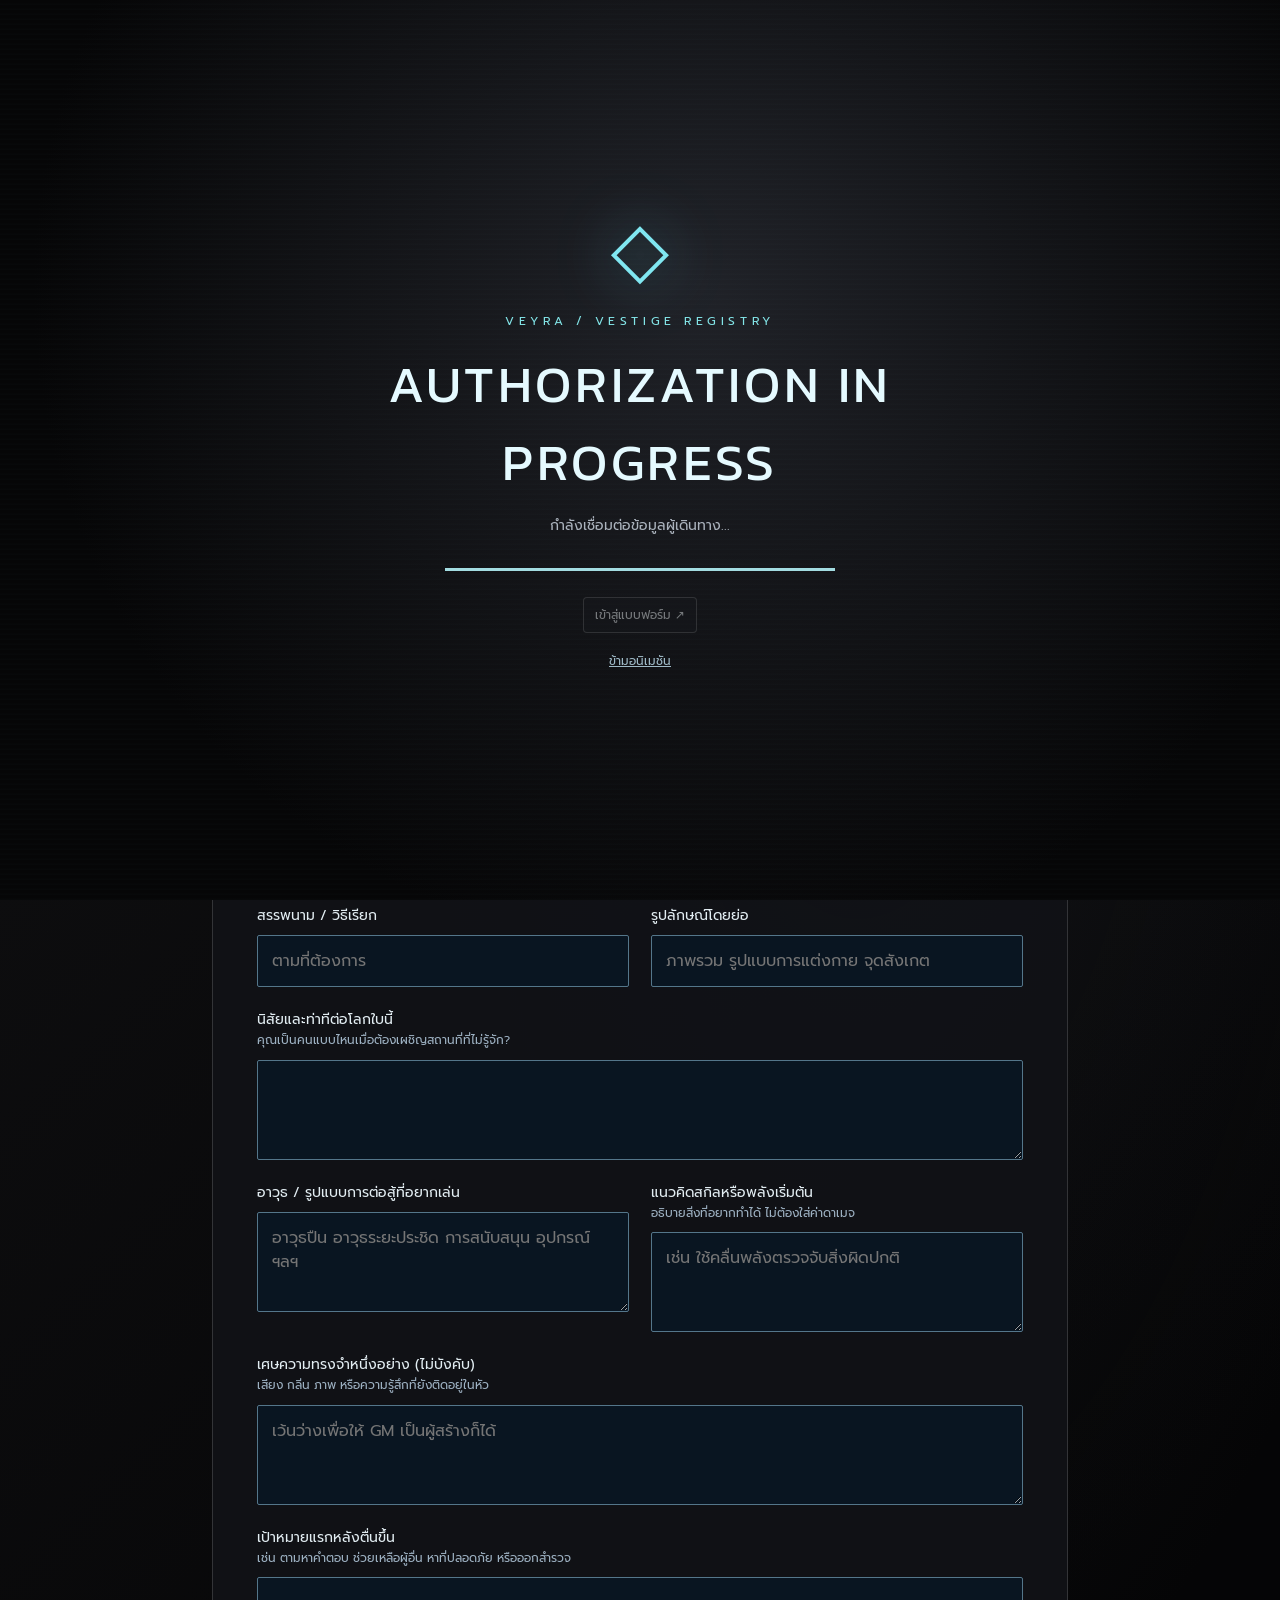
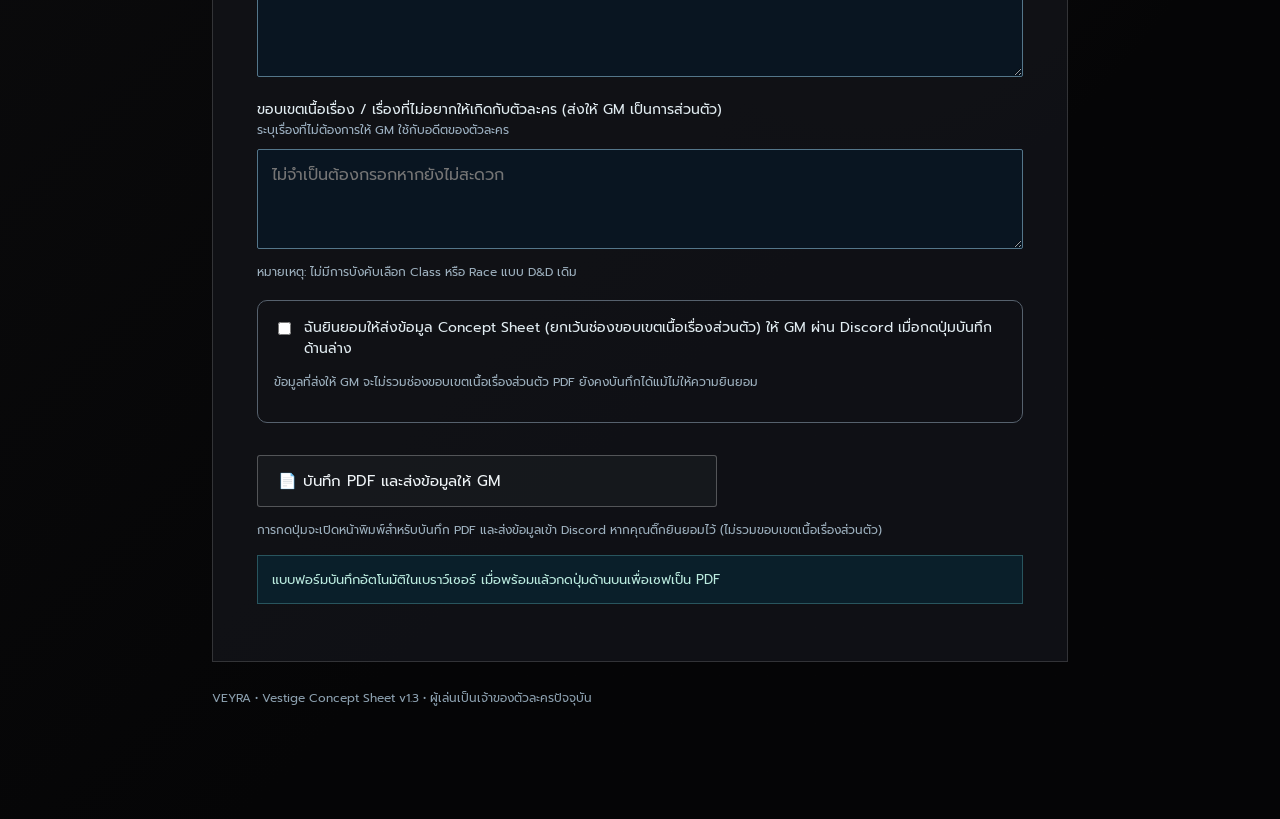
==== commit 3e8ee74c: "Add files via upload" ====
--- a/character-form.html
+++ b/character-form.html
@@ -5,7 +5,7 @@
   <meta content="width=device-width, initial-scale=1" name="viewport"/>
   <meta content="#090e18" name="theme-color"/>
   <title>
-   Vestige — Character Concept | VEYRA
+   Vestige — Character Concept | FRACTURED HORIZON
   </title>
   <link href="assets/style.css" rel="stylesheet"/>
  </head>
@@ -56,7 +56,7 @@
      <strong>
       ในปัจจุบัน
      </strong>
-     ก่อนเริ่มแคมเปญ ผู้เล่นเลือกแนวทางสกิลและพลังได้เอง ส่วนอดีตที่ขาดหายจะค่อย ๆ เปิดเผยผ่านการเล่น
+     ก่อนเริ่มแคมเปญ ผู้เล่นเลือกแนวทางสกิลและพลังได้เอง
     </p>
     <div class="tag">
      FREEFORM CHARACTER
@@ -67,6 +67,20 @@
     <div class="tag">
      PAST UNKNOWN
     </div>
+    <details class="player-guide form-guide" open>
+      <summary>📖 วิธีกรอก Concept Sheet — อ่านก่อนเริ่ม</summary>
+      <div class="guide-inner">
+        <p>ลองนึกก่อนว่าถ้าตื่นขึ้นมาใน Veyra โดยจำเรื่องราวของตัวเองไม่ได้ คุณอยากให้ตัวละครเป็นคนแบบไหน</p>
+        <ol>
+          <li>กรอกชื่อผู้เล่นและชื่อที่ใช้เรียกตัวละครในตอนนี้</li>
+          <li>เล่ารูปลักษณ์ บุคลิก อาวุธ และพลังที่อยากเล่น //ขอบเขตพลังได้ไม่จำกัดจะถูกปรับเปลี่ยนตามความเหมาะสมของเนื้อเรื่อง ณ ตอนนั้น</li>
+          <li>ตัวละครหากมีภาพประกอบจะดีมากเลย //แนบมาที่ Discord impharin ได้เลย</li>
+          <li>ถ้านึกเศษความทรงจำไม่ออก ข้ามไปได้เลย GM จะช่วยต่อยอด</li>
+          <li>อ่านและกดยินยอมส่งข้อมูล จากนั้นกดปุ่มเดียวเพื่อเปิดหน้าบันทึก PDF และส่งข้อมูลให้ GM</li>
+        </ol>
+        <p>บันทึก PDF: ในหน้าต่างพิมพ์ให้เลือก <strong>Save as PDF / บันทึกเป็น PDF</strong> แล้วเลือกโฟลเดอร์ที่ต้องการ</p>
+      </div>
+    </details>
     <form class="panel" id="sheet">
      <div class="formgrid">
       <div class="field">
@@ -124,7 +138,7 @@
        <label for="fragment">
         เศษความทรงจำหนึ่งอย่าง (ไม่บังคับ)
         <small>
-         เสียง กลิ่น ภาพ หรือความรู้สึกที่ยังติดอยู่ในหัว — GM อาจนำไปต่อยอด
+         เสียง กลิ่น ภาพ หรือความรู้สึกที่ยังติดอยู่ในหัว 
         </small>
        </label>
        <textarea id="fragment" name="fragment" placeholder="เว้นว่างเพื่อให้ GM เป็นผู้สร้างก็ได้"></textarea>
@@ -149,35 +163,25 @@
       </div>
      </div>
      <p class="hint">
-      หมายเหตุ: ไม่มีการบังคับเลือก Class หรือ Race แบบ D&amp;D เดิม • GM ไม่ควรใช้ช่องขอบเขตเนื้อเรื่องเป็นเนื้อเรื่องเปิดเผยต่อผู้เล่นคนอื่น
+      หมายเหตุ: ไม่มีการบังคับเลือก Class หรือ Race แบบ D&amp;D เดิม 
      </p>
      <div class="discord-consent" style="margin:1rem 0;padding:1rem;border:1px solid #56616d;border-radius:10px;">
       <label style="display:flex;gap:.65rem;align-items:flex-start;cursor:pointer;">
        <input id="discordConsent" type="checkbox" style="margin-top:.3rem;"/>
        <span>ฉันยินยอมให้ส่งข้อมูล Concept Sheet (ยกเว้นช่องขอบเขตเนื้อเรื่องส่วนตัว) ให้ GM ผ่าน Discord เมื่อกดปุ่มบันทึกด้านล่าง</span>
       </label>
-      <p class="hint">ระบบจะส่งเฉพาะเมื่อคุณติ๊กยินยอมและ GM ตั้งค่า Discord Endpoint แล้ว การดาวน์โหลด/คัดลอก/พิมพ์ยังใช้ได้แม้ไม่ส่งข้อมูล</p>
+      <p class="hint">ข้อมูลที่ส่งให้ GM จะไม่รวมช่องขอบเขตเนื้อเรื่องส่วนตัว PDF ยังคงบันทึกได้แม้ไม่ให้ความยินยอม</p>
      </div>
-     <div class="actions">
-      <button class="btn" id="save" type="button">
-       ดาวน์โหลดข้อมูล (.json)
-      </button>
-      <button class="btn secondary" id="copy" type="button">
-       คัดลอกเป็นข้อความ
-      </button>
-      <button class="btn secondary" id="print" type="button">
-       พิมพ์ / บันทึก PDF
-      </button>
-      <button class="btn secondary" type="reset">
-       ล้างข้อมูล
-      </button>
+     <div class="actions form-actions">
+      <button class="btn" id="savePdfSend" type="button">📄 บันทึก PDF และส่งข้อมูลให้ GM</button>
      </div>
+     <p class="hint">การกดปุ่มจะเปิดหน้าพิมพ์สำหรับบันทึก PDF และส่งข้อมูลเข้า Discord หากคุณติ๊กยินยอมไว้ (ไม่รวมขอบเขตเนื้อเรื่องส่วนตัว)</p>
      <p class="notice" id="status" role="status">
-      ข้อมูลจะถูกบันทึกในเบราว์เซอร์โดยอัตโนมัติ และจะส่งให้ GM เฉพาะเมื่อคุณกดยินยอมและกดปุ่มบันทึก
+      แบบฟอร์มบันทึกอัตโนมัติในเบราว์เซอร์ เมื่อพร้อมแล้วกดปุ่มด้านบนเพื่อเซฟเป็น PDF
      </p>
     </form>
     <p class="footer">
-     VEYRA • Vestige Concept Sheet v0.1 • ผู้เล่นเป็นเจ้าของตัวละครปัจจุบัน / GM เป็นผู้ดูแลปริศนาของอดีต
+     VEYRA • Vestige Concept Sheet v1.3 • ผู้เล่นเป็นเจ้าของตัวละครปัจจุบัน 
     </p>
    </main>
   </div>
@@ -186,6 +190,7 @@
   <script src="assets/audio.js"></script>
   <script src="assets/authorization.js"></script>
   <script src="assets/discord-config.js"></script>
+  <section id="pdfSheet" class="pdf-sheet" aria-hidden="true"></section>
   <script src="assets/form.js">
   </script>
  </body>
--- a/assets/style.css
+++ b/assets/style.css
@@ -766,3 +766,27 @@
 @keyframes sound-gate-breathe {50% {transform:scale(1.035);opacity:.65;}}
 @media(max-width:540px){.sound-gate-card{padding:16px 5px;}.sound-gate-description{font-size:13px;}.sound-gate-card h1{letter-spacing:.05em;}}
 @media(prefers-reduced-motion:reduce){.sound-gate-glow,.sound-gate-dot{animation:none!important;}.sound-gate{transition:none!important;}}
+
+/* =============== FH v1.3: PLAYER GUIDES + PDF =============== */
+.player-guide{position:relative;z-index:3;margin:16px 0 24px;border:1px solid rgba(159,225,230,.3);border-radius:13px;background:rgba(9,12,16,.91);color:#e8edf0;box-shadow:0 10px 30px rgba(0,0,0,.28)}
+.player-guide summary{cursor:pointer;padding:14px 18px;font-weight:700;letter-spacing:.01em;list-style-position:inside}
+.guide-inner{padding:0 18px 16px;color:#c0cbd0;line-height:1.8;font-size:14px}
+.guide-inner p{margin:8px 0}.guide-inner ol{padding-left:22px;margin:7px 0}.guide-inner li{margin-bottom:5px}
+.form-guide{max-width:940px}
+.story-guide{margin:18px 0 14px;max-width:770px}
+.guide-label{font-size:11px;color:#9fe1e6;letter-spacing:.12em}
+.form-actions>.btn{max-width:460px;width:100%;font-size:15px;min-height:52px}
+.pdf-sheet{display:none}
+@media print{
+  @page{size:A4;margin:16mm}
+  html,body{background:white!important;color:#111!important;overflow:visible!important}
+  body>*:not(.pdf-sheet){display:none!important}
+  .pdf-sheet{display:block!important;position:static!important;color:#111!important;background:white!important;font-family:Arial,'Noto Sans Thai',sans-serif;font-size:11pt;line-height:1.55}
+  .pdf-kicker{font-size:10pt;letter-spacing:.14em;color:#555}
+  .pdf-sheet h1{font-size:19pt;line-height:1.25;margin:10px 0 4px;color:#111}
+  .pdf-subtitle{color:#666;border-bottom:1px solid #888;padding-bottom:12px}
+  .pdf-field{break-inside:avoid;page-break-inside:avoid;margin:10px 0 13px;padding:0 0 8px;border-bottom:1px solid #ddd}
+  .pdf-field h2{font-size:10pt;font-weight:700;margin:0 0 4px;color:#333}
+  .pdf-field p{white-space:pre-wrap;overflow-wrap:anywhere;margin:0;font-size:11pt}
+  .pdf-footer{margin-top:18px;color:#666;font-size:9pt}
+}
